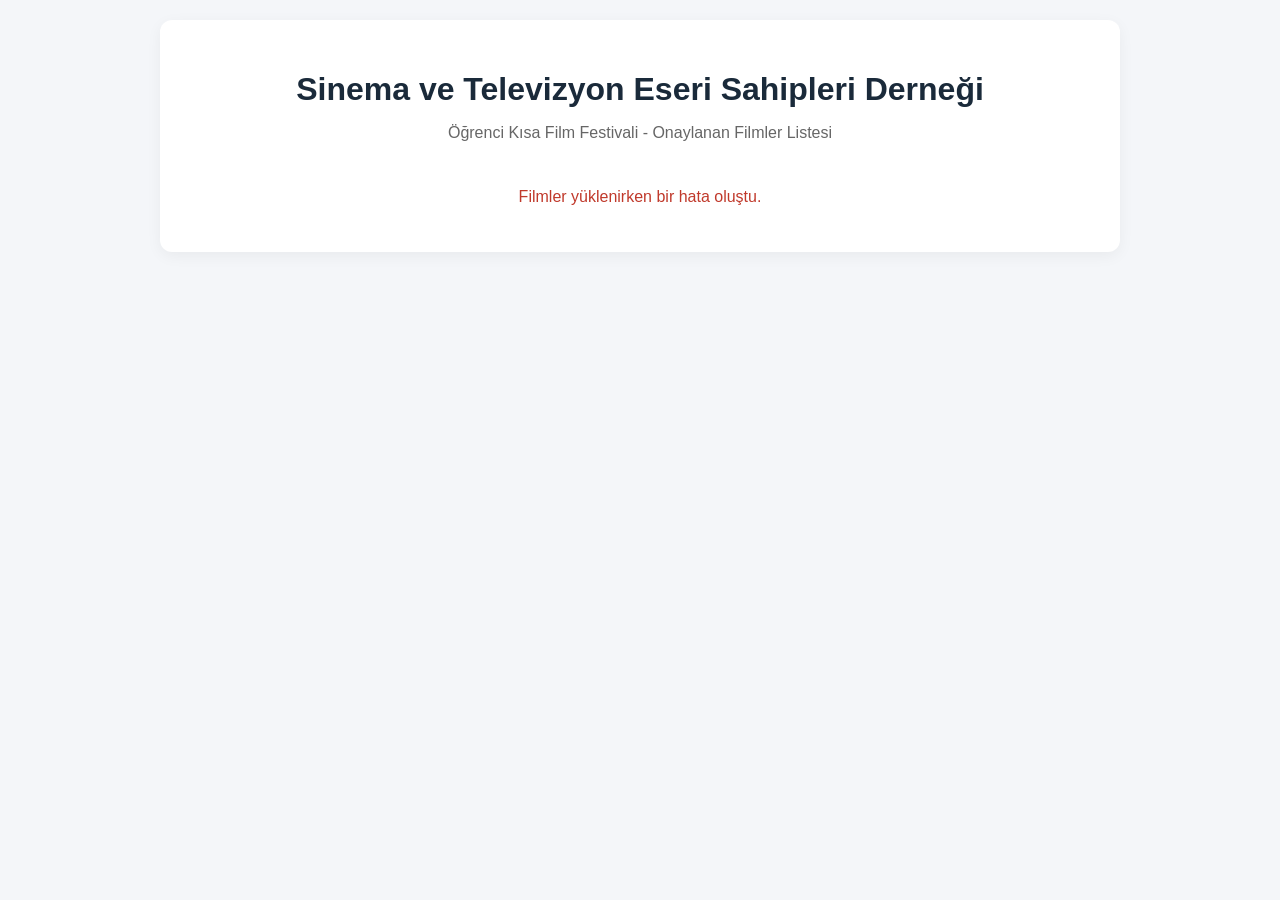
==== index.html @ 7e905c00 "Create index.html" ====
<!DOCTYPE html>
<html lang="tr">
<head>
    <meta charset="UTF-8">
    <meta name="viewport" content="width=device-width, initial-scale=1.0">
    <title>Ana Sayfa | STESD Öğrenci Kısa Film Festivali</title>
    <style>
        body { font-family: 'Segoe UI', Tahoma, Geneva, Verdana, sans-serif; background-color: #f4f6f9; color: #333; margin: 0; padding: 20px; }
        .container { max-width: 900px; margin: 0 auto; background: #fff; padding: 30px; border-radius: 12px; box-shadow: 0 4px 15px rgba(0,0,0,0.05); }
        h1 { color: #1a2a3a; text-align: center; margin-bottom: 5px; }
        p.subtitle { text-align: center; color: #666; margin-bottom: 30px; }
        .film-grid { display: grid; grid-template-columns: repeat(auto-fill, minmax(250px, 1fr)); gap: 20px; margin-top: 20px; }
        .film-card { border: 1px solid #e1e8ed; padding: 15px; border-radius: 10px; background: #fafbfc; transition: transform 0.2s; }
        .film-card:hover { transform: translateY(-3px); }
        .film-title { font-weight: bold; font-size: 1.1em; color: #0056b3; }
        .film-director { color: #555; margin: 5px 0; }
        .film-link { display: inline-block; margin-top: 10px; padding: 8px 12px; background: #e63946; color: #fff; text-decoration: none; border-radius: 5px; font-size: 0.9em; }
    </style>
</head>
<body>
    <div class="container">
        <h1>Sinema ve Televizyon Eseri Sahipleri Derneği</h1>
        <p class="subtitle">Öğrenci Kısa Film Festivali - Onaylanan Filmler Listesi</p>
        
        <div id="film-listesi" class="film-grid">
            <p>Onaylanan filmler yükleniyor...</p>
        </div>
    </div>

    <script>
        fetch('./data/approved_films.json')
            .then(res => res.json())
            .then(films => {
                const container = document.getElementById('film-listesi');
                container.innerHTML = '';

                if (!films || films.length === 0) {
                    container.innerHTML = '<p style="grid-column: 1/-1; text-align: center; color: #888;">Henüz onaylanan film bulunmamaktadır.</p>';
                    return;
                }

                films.forEach(film => {
                    const card = `
                        <div class="film-card">
                            <div class="film-title">${film.title}</div>
                            <div class="film-director">🎥 Yönetmen: ${film.director}</div>
                            ${film.video_url ? `<a href="${film.video_url}" target="_blank" class="film-link">🎬 Filmi İzle</a>` : ''}
                        </div>
                    `;
                    container.innerHTML += card;
                });
            })
            .catch(err => {
                console.error("Film verisi yüklenirken hata oluştu:", err);
                document.getElementById('film-listesi').innerHTML = '<p style="grid-column: 1/-1; text-align: center; color: #c0392b;">Filmler yüklenirken bir hata oluştu.</p>';
            });
    </script>
</body>
</html>
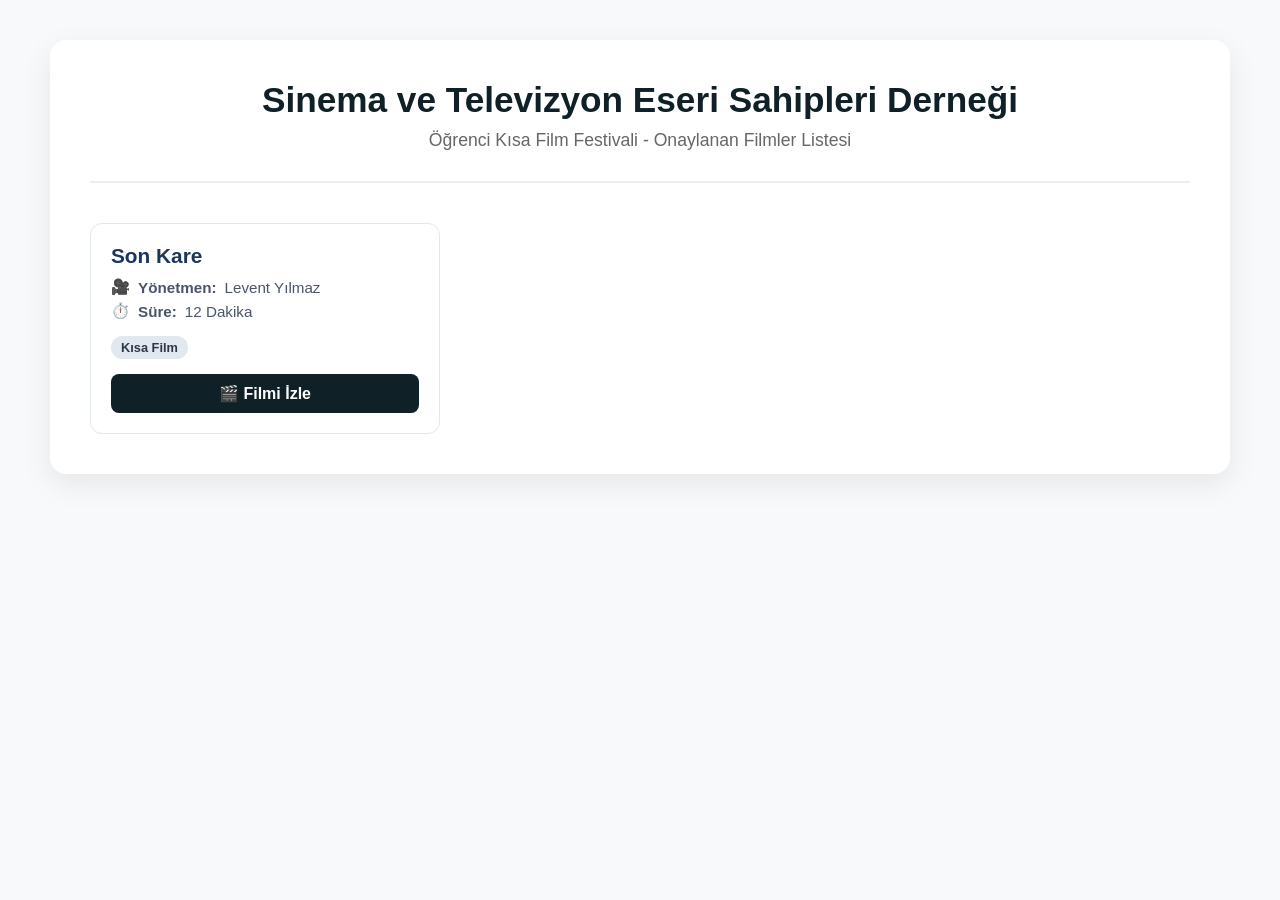
==== commit 18819222: "Update index.html" ====
--- a/index.html
+++ b/index.html
@@ -3,57 +3,184 @@
 <head>
     <meta charset="UTF-8">
     <meta name="viewport" content="width=device-width, initial-scale=1.0">
-    <title>Ana Sayfa | STESD Öğrenci Kısa Film Festivali</title>
+    <title>STESD - Öğrenci Kısa Film Festivali</title>
     <style>
-        body { font-family: 'Segoe UI', Tahoma, Geneva, Verdana, sans-serif; background-color: #f4f6f9; color: #333; margin: 0; padding: 20px; }
-        .container { max-width: 900px; margin: 0 auto; background: #fff; padding: 30px; border-radius: 12px; box-shadow: 0 4px 15px rgba(0,0,0,0.05); }
-        h1 { color: #1a2a3a; text-align: center; margin-bottom: 5px; }
-        p.subtitle { text-align: center; color: #666; margin-bottom: 30px; }
-        .film-grid { display: grid; grid-template-columns: repeat(auto-fill, minmax(250px, 1fr)); gap: 20px; margin-top: 20px; }
-        .film-card { border: 1px solid #e1e8ed; padding: 15px; border-radius: 10px; background: #fafbfc; transition: transform 0.2s; }
-        .film-card:hover { transform: translateY(-3px); }
-        .film-title { font-weight: bold; font-size: 1.1em; color: #0056b3; }
-        .film-director { color: #555; margin: 5px 0; }
-        .film-link { display: inline-block; margin-top: 10px; padding: 8px 12px; background: #e63946; color: #fff; text-decoration: none; border-radius: 5px; font-size: 0.9em; }
+        :root {
+            --primary-color: #0f2027;
+            --accent-color: #d4af37;
+            --bg-color: #f8f9fa;
+            --card-bg: #ffffff;
+            --text-color: #2c3e50;
+        }
+
+        body {
+            font-family: 'Segoe UI', Tahoma, Geneva, Verdana, sans-serif;
+            background-color: var(--bg-color);
+            color: var(--text-color);
+            margin: 0;
+            padding: 40px 20px;
+        }
+
+        .container {
+            max-width: 1100px;
+            margin: 0 auto;
+            background: var(--card-bg);
+            border-radius: 16px;
+            box-shadow: 0 10px 30px rgba(0,0,0,0.08);
+            padding: 40px;
+        }
+
+        header {
+            text-align: center;
+            border-bottom: 2px solid #eee;
+            padding-bottom: 30px;
+            margin-bottom: 40px;
+        }
+
+        h1 {
+            color: var(--primary-color);
+            margin: 0 0 10px 0;
+            font-size: 2.2rem;
+        }
+
+        p.subtitle {
+            color: #666;
+            margin: 0;
+            font-size: 1.1rem;
+        }
+
+        .film-grid {
+            display: grid;
+            grid-template-columns: repeat(auto-fill, minmax(300px, 1fr));
+            gap: 25px;
+        }
+
+        .film-card {
+            background: #ffffff;
+            border: 1px solid #e1e8ed;
+            border-radius: 12px;
+            padding: 20px;
+            transition: transform 0.2s ease, box-shadow 0.2s ease;
+            display: flex;
+            flex-direction: column;
+            justify-content: space-between;
+        }
+
+        .film-card:hover {
+            transform: translateY(-4px);
+            box-shadow: 0 8px 20px rgba(0,0,0,0.1);
+        }
+
+        .film-title {
+            font-size: 1.3rem;
+            font-weight: 700;
+            color: #1a365d;
+            margin: 0 0 10px 0;
+        }
+
+        .film-info {
+            font-size: 0.95rem;
+            color: #4a5568;
+            margin: 6px 0;
+            display: flex;
+            align-items: center;
+            gap: 8px;
+        }
+
+        .film-badge {
+            display: inline-block;
+            background: #e2e8f0;
+            color: #2d3748;
+            font-size: 0.8rem;
+            font-weight: 600;
+            padding: 4px 10px;
+            border-radius: 20px;
+            margin-top: 10px;
+            width: fit-content;
+        }
+
+        .film-link {
+            display: inline-block;
+            margin-top: 15px;
+            padding: 10px 16px;
+            background-color: var(--primary-color);
+            color: #ffffff;
+            text-decoration: none;
+            border-radius: 8px;
+            font-weight: 600;
+            text-align: center;
+            transition: background-color 0.2s ease;
+        }
+
+        .film-link:hover {
+            background-color: #203a43;
+        }
+
+        .error-msg {
+            grid-column: 1 / -1;
+            text-align: center;
+            color: #e53e3e;
+            font-weight: 600;
+            padding: 20px;
+        }
     </style>
 </head>
 <body>
-    <div class="container">
+
+<div class="container">
+    <header>
         <h1>Sinema ve Televizyon Eseri Sahipleri Derneği</h1>
         <p class="subtitle">Öğrenci Kısa Film Festivali - Onaylanan Filmler Listesi</p>
-        
-        <div id="film-listesi" class="film-grid">
-            <p>Onaylanan filmler yükleniyor...</p>
-        </div>
+    </header>
+
+    <div id="film-listesi" class="film-grid">
+        <p style="grid-column: 1/-1; text-align: center; color: #718096;">Filmler yükleniyor...</p>
     </div>
+</div>
 
-    <script>
-        fetch('./data/approved_films.json')
-            .then(res => res.json())
-            .then(films => {
-                const container = document.getElementById('film-listesi');
-                container.innerHTML = '';
+<script>
+    fetch('data/approved_films.json?v=' + new Date().getTime())
+        .then(response => {
+            if (!response.ok) throw new Error('Ağ hatası');
+            return response.json();
+        })
+        .then(data => {
+            const container = document.getElementById('film-listesi');
+            container.innerHTML = '';
 
-                if (!films || films.length === 0) {
-                    container.innerHTML = '<p style="grid-column: 1/-1; text-align: center; color: #888;">Henüz onaylanan film bulunmamaktadır.</p>';
-                    return;
-                }
+            if (!data || data.length === 0) {
+                container.innerHTML = '<p style="grid-column: 1/-1; text-align: center; color: #888;">Henüz onaylanan film bulunmamaktadır.</p>';
+                return;
+            }
 
-                films.forEach(film => {
-                    const card = `
-                        <div class="film-card">
-                            <div class="film-title">${film.title}</div>
-                            <div class="film-director">🎥 Yönetmen: ${film.director}</div>
-                            ${film.video_url ? `<a href="${film.video_url}" target="_blank" class="film-link">🎬 Filmi İzle</a>` : ''}
-                        </div>
-                    `;
-                    container.innerHTML += card;
-                });
-            })
-            .catch(err => {
-                console.error("Film verisi yüklenirken hata oluştu:", err);
-                document.getElementById('film-listesi').innerHTML = '<p style="grid-column: 1/-1; text-align: center; color: #c0392b;">Filmler yüklenirken bir hata oluştu.</p>';
+            data.forEach(film => {
+                const title = film.title || film.film_adi || 'İsimsiz Film';
+                const director = film.director || film.yonetmen || 'Belirtilmedi';
+                const duration = film.duration || film.sure || '';
+                const category = film.category || film.kategori || 'Kısa Film';
+                const link = film.link || film.video_linki || film.url || '';
+
+                const card = document.createElement('div');
+                card.className = 'film-card';
+
+                card.innerHTML = `
+                    <div>
+                        <h3 class="film-title">${title}</h3>
+                        <p class="film-info">🎥 <strong>Yönetmen:</strong> ${director}</p>
+                        ${duration ? `<p class="film-info">⏱️ <strong>Süre:</strong> ${duration}</p>` : ''}
+                        <span class="film-badge">${category}</span>
+                    </div>
+                    ${link ? `<a href="${link}" target="_blank" class="film-link">🎬 Filmi İzle</a>` : ''}
+                `;
+
+                container.appendChild(card);
             });
-    </script>
+        })
+        .catch(error => {
+            console.error('Hata:', error);
+            document.getElementById('film-listesi').innerHTML = '<p class="error-msg">Filmler yüklenirken bir hata oluştu.</p>';
+        });
+</script>
+
 </body>
 </html>
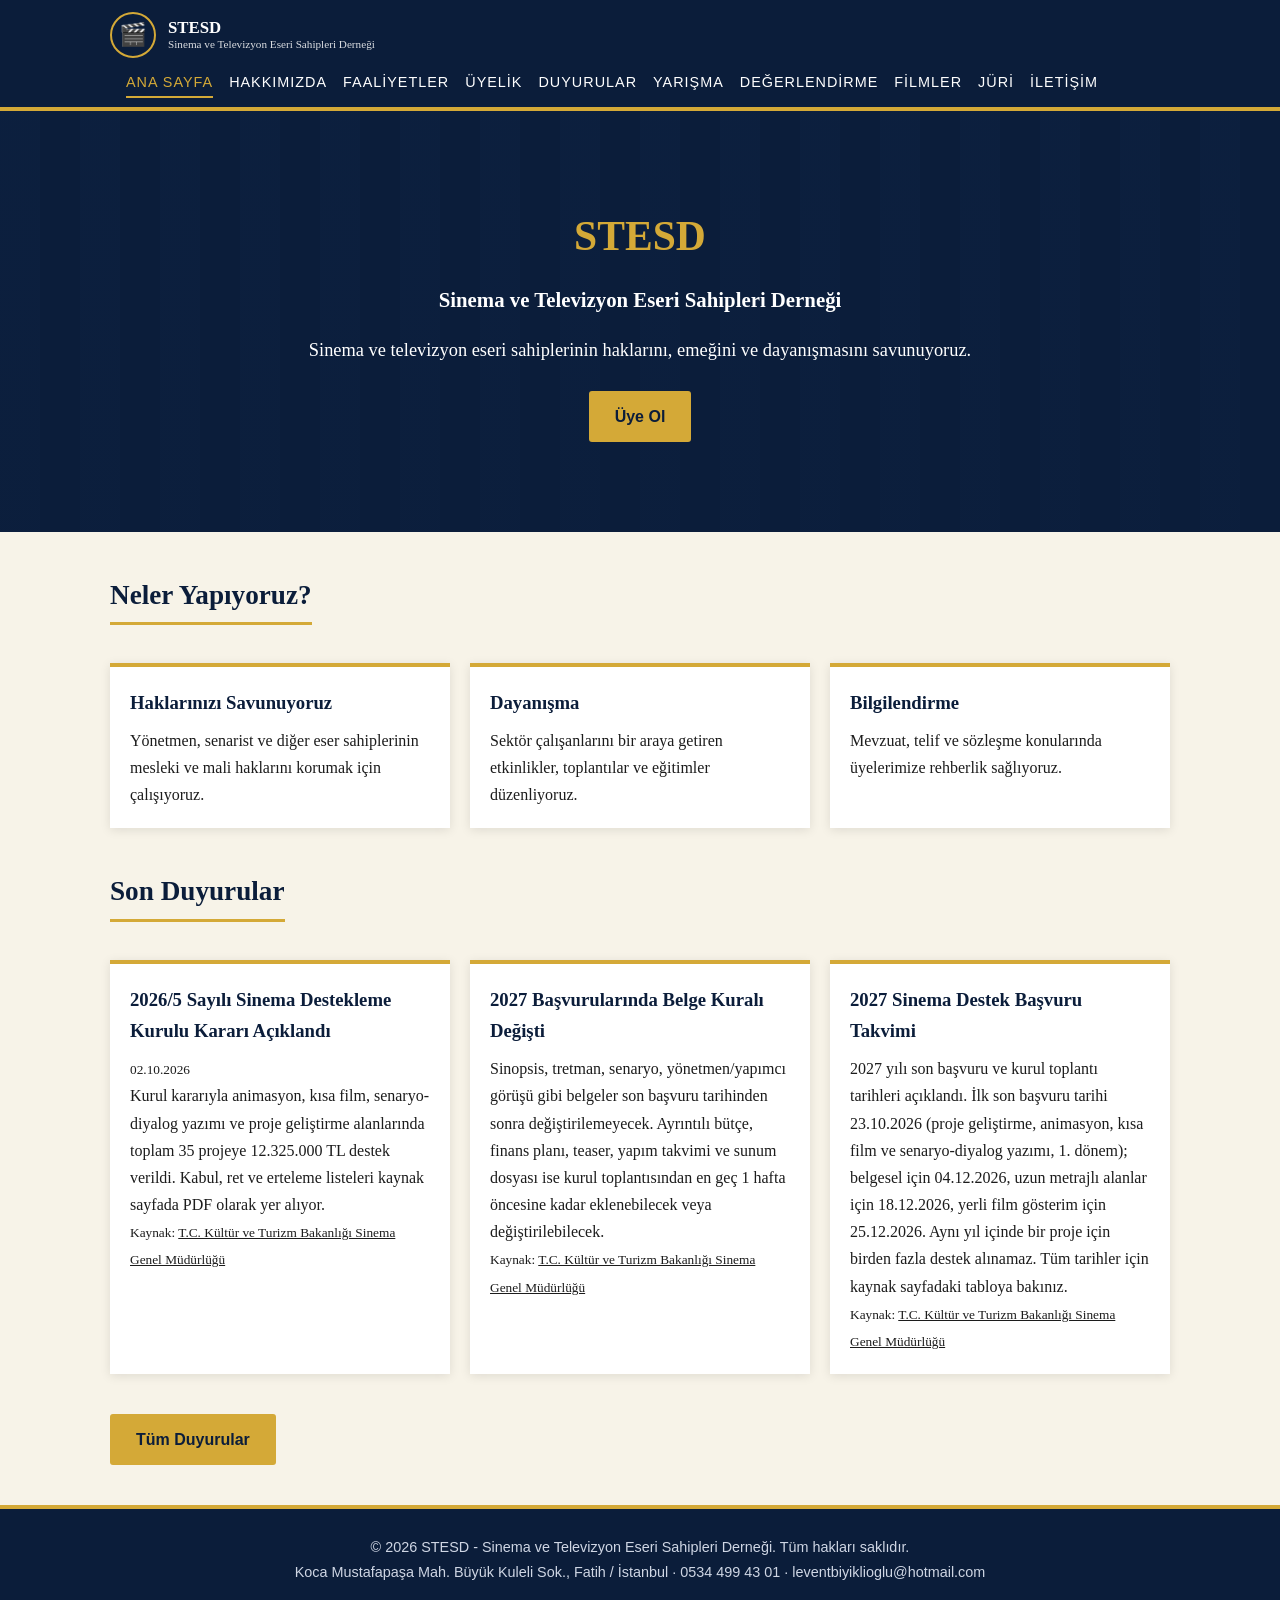
==== commit 21ada48b: "Add files via upload" ====
--- a/index.html
+++ b/index.html
@@ -1,186 +1,8 @@
-<!DOCTYPE html>
-<html lang="tr">
-<head>
-    <meta charset="UTF-8">
-    <meta name="viewport" content="width=device-width, initial-scale=1.0">
-    <title>STESD - Öğrenci Kısa Film Festivali</title>
-    <style>
-        :root {
-            --primary-color: #0f2027;
-            --accent-color: #d4af37;
-            --bg-color: #f8f9fa;
-            --card-bg: #ffffff;
-            --text-color: #2c3e50;
-        }
-
-        body {
-            font-family: 'Segoe UI', Tahoma, Geneva, Verdana, sans-serif;
-            background-color: var(--bg-color);
-            color: var(--text-color);
-            margin: 0;
-            padding: 40px 20px;
-        }
-
-        .container {
-            max-width: 1100px;
-            margin: 0 auto;
-            background: var(--card-bg);
-            border-radius: 16px;
-            box-shadow: 0 10px 30px rgba(0,0,0,0.08);
-            padding: 40px;
-        }
-
-        header {
-            text-align: center;
-            border-bottom: 2px solid #eee;
-            padding-bottom: 30px;
-            margin-bottom: 40px;
-        }
-
-        h1 {
-            color: var(--primary-color);
-            margin: 0 0 10px 0;
-            font-size: 2.2rem;
-        }
-
-        p.subtitle {
-            color: #666;
-            margin: 0;
-            font-size: 1.1rem;
-        }
-
-        .film-grid {
-            display: grid;
-            grid-template-columns: repeat(auto-fill, minmax(300px, 1fr));
-            gap: 25px;
-        }
-
-        .film-card {
-            background: #ffffff;
-            border: 1px solid #e1e8ed;
-            border-radius: 12px;
-            padding: 20px;
-            transition: transform 0.2s ease, box-shadow 0.2s ease;
-            display: flex;
-            flex-direction: column;
-            justify-content: space-between;
-        }
-
-        .film-card:hover {
-            transform: translateY(-4px);
-            box-shadow: 0 8px 20px rgba(0,0,0,0.1);
-        }
-
-        .film-title {
-            font-size: 1.3rem;
-            font-weight: 700;
-            color: #1a365d;
-            margin: 0 0 10px 0;
-        }
-
-        .film-info {
-            font-size: 0.95rem;
-            color: #4a5568;
-            margin: 6px 0;
-            display: flex;
-            align-items: center;
-            gap: 8px;
-        }
-
-        .film-badge {
-            display: inline-block;
-            background: #e2e8f0;
-            color: #2d3748;
-            font-size: 0.8rem;
-            font-weight: 600;
-            padding: 4px 10px;
-            border-radius: 20px;
-            margin-top: 10px;
-            width: fit-content;
-        }
-
-        .film-link {
-            display: inline-block;
-            margin-top: 15px;
-            padding: 10px 16px;
-            background-color: var(--primary-color);
-            color: #ffffff;
-            text-decoration: none;
-            border-radius: 8px;
-            font-weight: 600;
-            text-align: center;
-            transition: background-color 0.2s ease;
-        }
-
-        .film-link:hover {
-            background-color: #203a43;
-        }
-
-        .error-msg {
-            grid-column: 1 / -1;
-            text-align: center;
-            color: #e53e3e;
-            font-weight: 600;
-            padding: 20px;
-        }
-    </style>
-</head>
-<body>
-
-<div class="container">
-    <header>
-        <h1>Sinema ve Televizyon Eseri Sahipleri Derneği</h1>
-        <p class="subtitle">Öğrenci Kısa Film Festivali - Onaylanan Filmler Listesi</p>
-    </header>
-
-    <div id="film-listesi" class="film-grid">
-        <p style="grid-column: 1/-1; text-align: center; color: #718096;">Filmler yükleniyor...</p>
-    </div>
-</div>
-
-<script>
-    fetch('data/approved_films.json?v=' + new Date().getTime())
-        .then(response => {
-            if (!response.ok) throw new Error('Ağ hatası');
-            return response.json();
-        })
-        .then(data => {
-            const container = document.getElementById('film-listesi');
-            container.innerHTML = '';
-
-            if (!data || data.length === 0) {
-                container.innerHTML = '<p style="grid-column: 1/-1; text-align: center; color: #888;">Henüz onaylanan film bulunmamaktadır.</p>';
-                return;
-            }
-
-            data.forEach(film => {
-                const title = film.title || film.film_adi || 'İsimsiz Film';
-                const director = film.director || film.yonetmen || 'Belirtilmedi';
-                const duration = film.duration || film.sure || '';
-                const category = film.category || film.kategori || 'Kısa Film';
-                const link = film.link || film.video_linki || film.url || '';
-
-                const card = document.createElement('div');
-                card.className = 'film-card';
-
-                card.innerHTML = `
-                    <div>
-                        <h3 class="film-title">${title}</h3>
-                        <p class="film-info">🎥 <strong>Yönetmen:</strong> ${director}</p>
-                        ${duration ? `<p class="film-info">⏱️ <strong>Süre:</strong> ${duration}</p>` : ''}
-                        <span class="film-badge">${category}</span>
-                    </div>
-                    ${link ? `<a href="${link}" target="_blank" class="film-link">🎬 Filmi İzle</a>` : ''}
-                `;
-
-                container.appendChild(card);
-            });
-        })
-        .catch(error => {
-            console.error('Hata:', error);
-            document.getElementById('film-listesi').innerHTML = '<p class="error-msg">Filmler yüklenirken bir hata oluştu.</p>';
-        });
-</script>
-
-</body>
-</html>
+<!DOCTYPE html><html lang="tr"><head><meta charset="UTF-8"><meta name="viewport" content="width=device-width,initial-scale=1"><title>Ana Sayfa | STESD</title><meta name="description" content="Sinema ve Televizyon Eseri Sahipleri Derneği resmî web sitesi"><link rel="stylesheet" href="styles.css"></head><body>
+<header><div class="bar"><a class="marka" href="index.html"><div class="amblem">🎬</div><b>STESD<small style="display:block;font-weight:normal;font-size:.7rem;opacity:.85">Sinema ve Televizyon Eseri Sahipleri Derneği</small></b></a><nav><a href="index.html" class=aktif>Ana Sayfa</a><a href="hakkimizda.html">Hakkımızda</a><a href="faaliyetler.html">Faaliyetler</a><a href="uyelik.html">Üyelik</a><a href="duyurular.html">Duyurular</a><a href="yarisma.html">Yarışma</a><a href="degerlendirme.html">Değerlendirme</a><a href="filmler.html">Filmler</a><a href="juri.html">Jüri</a><a href="iletisim.html">İletişim</a></nav></div></header>
+<section class="hero"><h1>STESD</h1><h2 style="color:#fff;border:0;font-size:1.3rem;display:block">Sinema ve Televizyon Eseri Sahipleri Derneği</h2><p>Sinema ve televizyon eseri sahiplerinin haklarını, emeğini ve dayanışmasını savunuyoruz.</p><a class="btn" href="uyelik.html">Üye Ol</a></section><main><h2>Neler Yapıyoruz?</h2><div class="grid">
+<div class="kart"><h3>Haklarınızı Savunuyoruz</h3><p>Yönetmen, senarist ve diğer eser sahiplerinin mesleki ve mali haklarını korumak için çalışıyoruz.</p></div>
+<div class="kart"><h3>Dayanışma</h3><p>Sektör çalışanlarını bir araya getiren etkinlikler, toplantılar ve eğitimler düzenliyoruz.</p></div>
+<div class="kart"><h3>Bilgilendirme</h3><p>Mevzuat, telif ve sözleşme konularında üyelerimize rehberlik sağlıyoruz.</p></div></div>
+<h2>Son Duyurular</h2><div class="grid"><div class="kart"><h3>2026/5 Sayılı Sinema Destekleme Kurulu Kararı Açıklandı</h3><p><small>02.10.2026</small></p><p>Kurul kararıyla animasyon, kısa film, senaryo-diyalog yazımı ve proje geliştirme alanlarında toplam 35 projeye 12.325.000 TL destek verildi. Kabul, ret ve erteleme listeleri kaynak sayfada PDF olarak yer alıyor.</p><p><small>Kaynak: <a href="https://sinema.ktb.gov.tr/TR-474606/20265-sayili-sinema-destekleme-kurulu-karari-aciklandi.html" target="_blank" rel="noopener">T.C. Kültür ve Turizm Bakanlığı Sinema Genel Müdürlüğü</a></small></p></div><div class="kart"><h3>2027 Başvurularında Belge Kuralı Değişti</h3><p>Sinopsis, tretman, senaryo, yönetmen/yapımcı görüşü gibi belgeler son başvuru tarihinden sonra değiştirilemeyecek. Ayrıntılı bütçe, finans planı, teaser, yapım takvimi ve sunum dosyası ise kurul toplantısından en geç 1 hafta öncesine kadar eklenebilecek veya değiştirilebilecek.</p><p><small>Kaynak: <a href="https://sinema.ktb.gov.tr/TR-471302/2027-yili-sinema-destek-basvurulari-hakkinda-onemli-degisiklik.html" target="_blank" rel="noopener">T.C. Kültür ve Turizm Bakanlığı Sinema Genel Müdürlüğü</a></small></p></div><div class="kart"><h3>2027 Sinema Destek Başvuru Takvimi</h3><p>2027 yılı son başvuru ve kurul toplantı tarihleri açıklandı. İlk son başvuru tarihi 23.10.2026 (proje geliştirme, animasyon, kısa film ve senaryo-diyalog yazımı, 1. dönem); belgesel için 04.12.2026, uzun metrajlı alanlar için 18.12.2026, yerli film gösterim için 25.12.2026. Aynı yıl içinde bir proje için birden fazla destek alınamaz. Tüm tarihler için kaynak sayfadaki tabloya bakınız.</p><p><small>Kaynak: <a href="https://sinema.ktb.gov.tr/TR-461081/2027-yili-sinema-destek-basvurulari-hakkinda.html" target="_blank" rel="noopener">T.C. Kültür ve Turizm Bakanlığı Sinema Genel Müdürlüğü</a></small></p></div></div><p><a class="btn" href="duyurular.html">Tüm Duyurular</a></p></main>
+<footer><p>&copy; 2026 STESD - Sinema ve Televizyon Eseri Sahipleri Derneği. Tüm hakları saklıdır.</p><p>Koca Mustafapaşa Mah. Büyük Kuleli Sok., Fatih / İstanbul · 0534 499 43 01 · leventbiyiklioglu@hotmail.com</p></footer></body></html>
--- a/styles.css
+++ b/styles.css
@@ -0,0 +1,68 @@
+*{margin:0;padding:0;box-sizing:border-box}
+:root{--lac:#0b1d3a;--lac2:#12305c;--altin:#d4a937;--krem:#f7f3e8}
+body{font-family:Georgia,'Times New Roman',serif;background:var(--krem);color:#1c1c1c;line-height:1.7}
+a{color:inherit}
+header{background:var(--lac);color:#fff;border-bottom:4px solid var(--altin);position:sticky;top:0;z-index:10}
+.bar{max-width:1100px;margin:0 auto;padding:12px 20px;display:flex;align-items:center;justify-content:space-between;flex-wrap:wrap;gap:10px}
+.marka{display:flex;align-items:center;gap:12px;text-decoration:none}
+.amblem{width:46px;height:46px;border-radius:50%;border:2px solid var(--altin);color:var(--altin);display:flex;align-items:center;justify-content:center;font-size:1.4rem}
+.marka b{font-size:1.05rem;line-height:1.2;display:block;max-width:330px}
+nav a{color:#fff;text-decoration:none;margin-left:16px;font-family:Arial,sans-serif;font-size:.9rem;text-transform:uppercase;letter-spacing:1px;padding:6px 0;border-bottom:2px solid transparent}
+nav a:hover,nav a.aktif{border-color:var(--altin);color:var(--altin)}
+.hero{background:linear-gradient(rgba(11,29,58,.88),rgba(11,29,58,.92)),repeating-linear-gradient(90deg,#12305c 0 40px,#0b1d3a 40px 80px);color:#fff;text-align:center;padding:90px 20px}
+.hero h1{font-size:2.6rem;color:var(--altin);margin-bottom:10px}
+.hero p{max-width:720px;margin:0 auto 24px;font-size:1.15rem}
+.btn{display:inline-block;background:var(--altin);color:var(--lac);padding:12px 26px;text-decoration:none;font-family:Arial,sans-serif;font-weight:bold;border-radius:3px}
+.btn:hover{background:#fff}
+main{max-width:1100px;margin:0 auto;padding:40px 20px}
+h2{color:var(--lac);font-size:1.7rem;margin-bottom:14px;border-bottom:3px solid var(--altin);display:inline-block;padding-bottom:4px}
+.grid{display:grid;grid-template-columns:repeat(auto-fit,minmax(240px,1fr));gap:20px;margin:24px 0 40px}
+.kart{background:#fff;border-top:4px solid var(--altin);padding:20px;box-shadow:0 2px 10px rgba(0,0,0,.1)}
+.kart h3{color:var(--lac);margin-bottom:8px}
+.yer{background:#fff6cc;border:1px dashed #b38b00;padding:2px 6px;font-family:Arial,sans-serif;font-size:.85em}
+form{display:grid;gap:12px;max-width:560px;margin-top:16px}
+input,textarea,select{padding:10px;border:1px solid #999;font-size:1rem;font-family:Arial,sans-serif;width:100%}
+ul.liste{margin:10px 0 24px 22px}
+footer{background:var(--lac);color:#cfd6e4;text-align:center;padding:26px 20px;border-top:4px solid var(--altin);font-family:Arial,sans-serif;font-size:.9rem}
+@media(max-width:700px){nav a{margin:0 10px 0 0}.hero h1{font-size:1.8rem}}
+
+/* --- Oylama / film galerisi (TEST) --- */
+.test-bant{background:#ffeb3b;border:2px solid #b38b00;padding:10px 14px;margin:16px 0;font-family:Arial,sans-serif}
+.test-rozet{display:inline-block;background:#ffeb3b;border:1px solid #b38b00;color:#5c4400;font:bold .7rem Arial,sans-serif;padding:1px 6px;border-radius:3px;margin-bottom:6px}
+.film-kart{cursor:pointer;display:block;width:100%;text-align:left;font:inherit;color:inherit;border:0;border-top:4px solid var(--altin);background:#fff;padding:0 0 14px;box-shadow:0 2px 10px rgba(0,0,0,.1)}
+.film-kart:hover,.film-kart:focus-visible{box-shadow:0 4px 16px rgba(0,0,0,.25);outline:3px solid var(--altin)}
+.film-kart.secili{outline:3px solid var(--lac)}
+.film-kart .afis{background:linear-gradient(135deg,var(--lac),var(--lac2));color:var(--altin);font-size:2.6rem;text-align:center;padding:26px 0}
+.film-kart .ic{padding:12px 16px 0}
+.film-kart h3{color:var(--lac);margin:4px 0}
+.film-kart small,.kucuk{font-family:Arial,sans-serif;color:#444}
+.oynatici-panel{background:#fff;border-top:4px solid var(--altin);padding:20px;box-shadow:0 2px 10px rgba(0,0,0,.15);margin:24px 0}
+.video-kutu{position:relative;width:100%;padding-top:56.25%;background:#000}
+.video-kutu iframe{position:absolute;inset:0;width:100%;height:100%;border:0}
+.video-yok{background:#eee;border:2px dashed #999;text-align:center;padding:50px 10px;font-family:Arial,sans-serif;color:#555}
+.oy-alan{display:flex;align-items:center;gap:18px;flex-wrap:wrap;margin-top:18px}
+.oy-buton{background:var(--altin);color:var(--lac);border:0;border-radius:4px;font:bold 1.4rem Arial,sans-serif;padding:16px 38px;cursor:pointer}
+.oy-buton:hover:not(:disabled){background:var(--lac);color:#fff}
+.oy-buton:disabled{background:#cfd6c0;color:#2d5a1e;cursor:default}
+.oy-sayisi{font:bold 1.2rem Arial,sans-serif;color:var(--lac)}
+.mesaj{font-family:Arial,sans-serif;margin-top:10px;min-height:1.4em}
+.mesaj.hata{color:#b00020}.mesaj.tamam{color:#1b6e1b}
+.kapat{float:right;background:none;border:1px solid #999;padding:4px 12px;cursor:pointer;font-family:Arial,sans-serif}
+.cubuk-satir{display:grid;grid-template-columns:minmax(120px,240px) 1fr 110px;gap:10px;align-items:center;margin:8px 0;font-family:Arial,sans-serif;font-size:.95rem}
+.cubuk-iz{background:#e6e0cc;height:22px}
+.cubuk-dolgu{background:var(--altin);height:100%;min-width:2px;transition:width .4s}
+.cubuk-dolgu.jr{background:var(--lac2)}
+.puan-satir{margin:14px 0;font-family:Arial,sans-serif}
+.puan-satir b{display:block;margin-bottom:4px}
+.puan-dugmeler{display:flex;flex-wrap:wrap;gap:6px}
+.puan-dugmeler button{width:44px;height:44px;border:2px solid var(--lac);background:#fff;color:var(--lac);font:bold 1.05rem Arial,sans-serif;cursor:pointer;border-radius:4px}
+.puan-dugmeler button.sec{background:var(--lac);color:var(--altin)}
+.juri-ust{display:flex;justify-content:space-between;align-items:center;flex-wrap:wrap;gap:10px;font-family:Arial,sans-serif}
+.kod-form{max-width:420px}
+table.sonuc{border-collapse:collapse;width:100%;background:#fff;font-family:Arial,sans-serif;font-size:.95rem;box-shadow:0 2px 10px rgba(0,0,0,.1)}
+table.sonuc th{background:var(--lac);color:#fff;text-align:left;padding:8px}
+table.sonuc td{border-bottom:1px solid #ddd;padding:8px;vertical-align:top}
+table.sonuc td.sayi{text-align:right;white-space:nowrap}
+table.sonuc tr.birinci td{background:#fff6cc;font-weight:bold}
+.kaydirma{overflow-x:auto}
+@media(max-width:700px){.cubuk-satir{grid-template-columns:1fr 90px}.cubuk-satir .cubuk-iz{grid-column:1/-1;order:3}}
